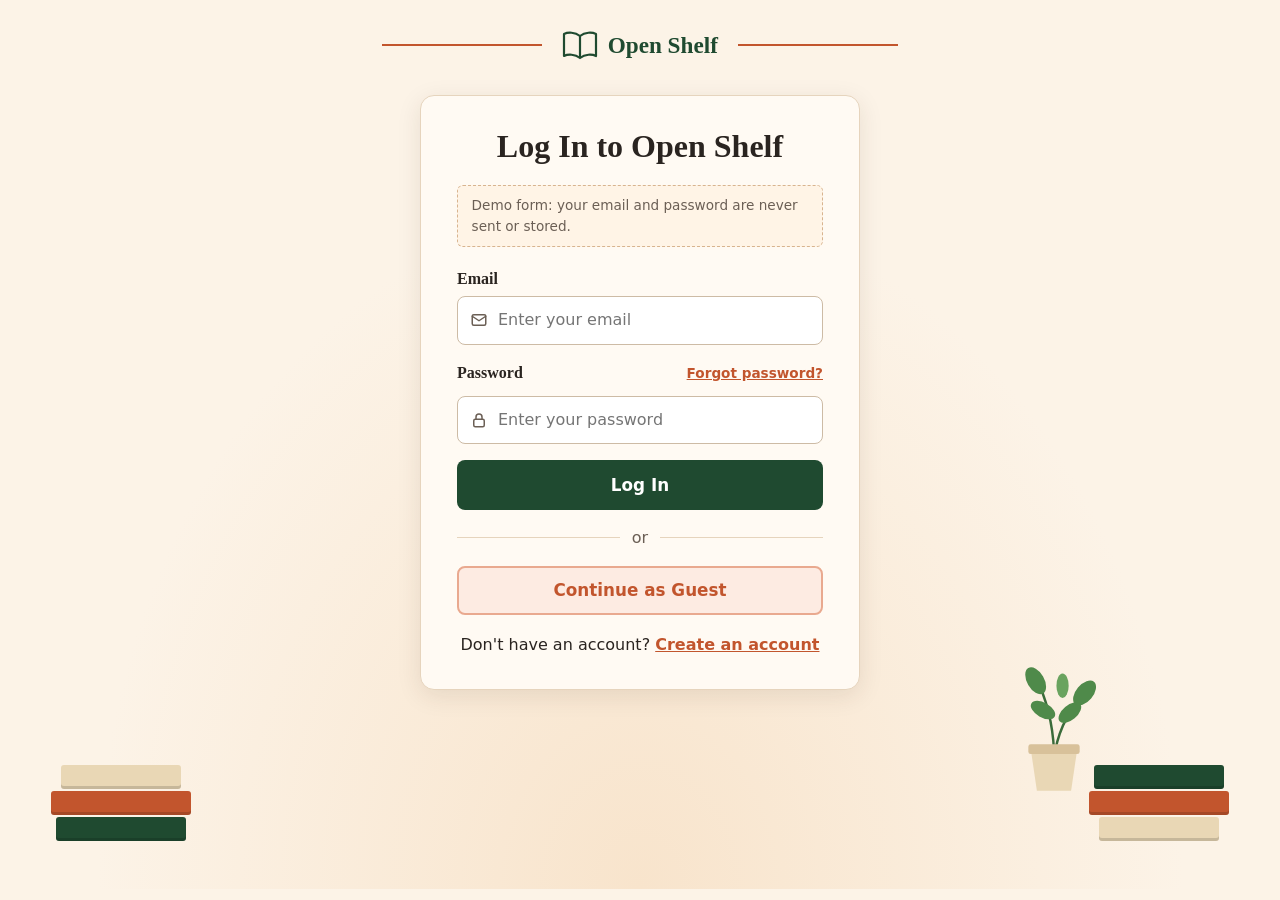
==== login.html @ d9f9d929 "Build Open Shelf Milestone 1 frontend" ====
<!DOCTYPE html>
<html lang="en">
<head>
  <meta charset="UTF-8">
  <meta name="viewport" content="width=device-width, initial-scale=1.0">
  <title>Log In — Open Shelf</title>
  <link rel="stylesheet" href="styles.css">
</head>
<body>
  <header class="auth-header">
    <a class="brand" href="index.html">
      <svg class="logo" viewBox="0 0 36 30" fill="none" stroke="currentColor" stroke-width="2.2" stroke-linejoin="round" aria-hidden="true">
        <path d="M18 6C13 2 6 2 2 4v22c4-2 11-2 16 2 5-4 12-4 16-2V4c-4-2-11-2-16 2z"/><path d="M18 6v22"/>
      </svg>
      Open Shelf
    </a>
  </header>

  <main class="auth-stage">
    <!-- Decorative stack, left -->
    <div class="deco deco-left" aria-hidden="true">
      <div class="book-stack">
        <span class="book-flat f3"></span>
        <span class="book-flat f2"></span>
        <span class="book-flat"></span>
      </div>
    </div>

    <section class="auth-card" aria-labelledby="login-title">
      <h1 id="login-title">Log In to Open Shelf</h1>

      <!-- Shown via CSS :target after the demo form is submitted -->
      <p id="demo-notice" class="demo-notice" tabindex="-1">
        <strong>Demo only.</strong> Nothing was sent or saved — real sign-in
        (Amazon Cognito) will be connected in a later milestone.
      </p>
      <p id="forgot-notice" class="demo-notice" tabindex="-1">
        Password reset will be available once accounts are connected in a later milestone.
      </p>

      <p class="demo-banner">Demo form: your email and password are never sent or stored.</p>

      <!--
        DEMO FORM — never sends or stores credentials:
        • The inputs have no "name" attribute, so the browser includes none of their values when the form submits.
        • The action is an in-page anchor (#demo-notice), so submitting only reloads this page and shows the notice.
        • autocomplete="off" asks the browser not to remember the values.
      -->
      <form action="#demo-notice" method="get" autocomplete="off">
        <div class="form-field">
          <label for="login-email">Email</label>
          <div class="input-wrap">
            <svg class="icon" viewBox="0 0 24 24" aria-hidden="true"><rect x="3" y="5" width="18" height="14" rx="2"/><path d="M3 7l9 6 9-6"/></svg>
            <input id="login-email" type="email" placeholder="Enter your email" autocomplete="off" required>
          </div>
        </div>

        <div class="form-field">
          <div class="label-row">
            <label for="login-password">Password</label>
            <a href="#forgot-notice">Forgot password?</a>
          </div>
          <div class="input-wrap">
            <svg class="icon" viewBox="0 0 24 24" aria-hidden="true"><rect x="5" y="11" width="14" height="10" rx="2"/><path d="M8 11V8a4 4 0 0 1 8 0v3"/></svg>
            <input id="login-password" type="password" placeholder="Enter your password" autocomplete="off" required>
          </div>
        </div>

        <button class="btn btn-primary btn-block" type="submit">Log In</button>
      </form>

      <div class="divider">or</div>

      <a class="btn btn-outline-accent btn-block" href="index.html#featured">Continue as Guest</a>

      <p class="switch-auth">Don't have an account? <a href="register.html">Create an account</a></p>
    </section>

    <!-- Decorative stack + plant, right -->
    <div class="deco deco-right" aria-hidden="true">
      <div class="book-stack">
        <span class="book-flat"></span>
        <span class="book-flat f2"></span>
        <span class="book-flat f3"></span>
      </div>
      <svg class="plant" viewBox="0 0 90 110">
        <g fill="#4f8a4a">
          <path d="M45 75C44 55 40 35 30 15" stroke="#3a6b3a" stroke-width="2" fill="none"/>
          <path d="M46 75C50 55 58 40 72 28" stroke="#3a6b3a" stroke-width="2" fill="none"/>
          <ellipse cx="30" cy="18" rx="7" ry="12" transform="rotate(-30 30 18)"/>
          <ellipse cx="36" cy="42" rx="6" ry="11" transform="rotate(-60 36 42)"/>
          <ellipse cx="58" cy="44" rx="6" ry="11" transform="rotate(50 58 44)"/>
          <ellipse cx="70" cy="28" rx="7" ry="12" transform="rotate(40 70 28)"/>
          <ellipse cx="52" cy="22" rx="5" ry="10" fill="#6aa35f"/>
        </g>
        <path d="M26 74h38l-5 34H31z" fill="#e9d7b5"/>
        <rect x="24" y="70" width="42" height="8" rx="2" fill="#d8c19a"/>
      </svg>
    </div>
  </main>
</body>
</html>
---- styles.css ----
/* ==========================================================
   Open Shelf — shared stylesheet (Milestone 1)
   Used by index.html, login.html and register.html
   ========================================================== */

/* ---------- Design tokens ---------- */
:root {
  --green: #1f4a30;
  --green-dark: #1a3d28;
  --green-soft: #dfe8d9;
  --cream: #fcf3e7;
  --cream-deep: #f8e4cc;
  --paper: #fffaf3;
  --rust: #c2552d;
  --rust-dark: #a64522;
  --gold: #d9a441;
  --ink: #2a2420;
  --muted: #6b5f55;
  --line: #e6d4bd;

  --font-head: Georgia, "Iowan Old Style", "Times New Roman", serif;
  --font-body: "Segoe UI", system-ui, -apple-system, Roboto, Arial, sans-serif;

  --radius: 10px;
  --shadow: 0 6px 24px rgba(60, 40, 20, 0.10);
}

/* ---------- Base ---------- */
*,
*::before,
*::after { box-sizing: border-box; }

html { scroll-behavior: smooth; }

body {
  margin: 0;
  font-family: var(--font-body);
  color: var(--ink);
  background: var(--cream);
  line-height: 1.5;
}

h1, h2, h3 {
  font-family: var(--font-head);
  line-height: 1.15;
  margin: 0 0 0.5rem;
}

a { color: var(--rust); }
a:hover { color: var(--rust-dark); }

img, svg { display: block; }

.icon {
  width: 18px;
  height: 18px;
  flex-shrink: 0;
  fill: none;
  stroke: currentColor;
  stroke-width: 2;
  stroke-linecap: round;
  stroke-linejoin: round;
}

.visually-hidden {
  position: absolute;
  width: 1px;
  height: 1px;
  overflow: hidden;
  clip: rect(0 0 0 0);
  white-space: nowrap;
}

:focus-visible {
  outline: 3px solid var(--gold);
  outline-offset: 2px;
}

/* ---------- Brand ---------- */
.brand {
  display: inline-flex;
  align-items: center;
  gap: 0.6rem;
  font-family: var(--font-head);
  font-size: 1.45rem;
  font-weight: 700;
  color: var(--green);
  text-decoration: none;
}
.brand:hover { color: var(--green-dark); }
.brand .logo { width: 36px; height: 30px; }

/* ---------- Buttons ---------- */
.btn {
  display: inline-flex;
  align-items: center;
  justify-content: center;
  gap: 0.5rem;
  padding: 0.65rem 1.2rem;
  border: 2px solid transparent;
  border-radius: 8px;
  font: 600 0.95rem var(--font-body);
  text-decoration: none;
  cursor: pointer;
  transition: background 0.15s, color 0.15s, border-color 0.15s;
}
.btn-primary { background: var(--green); color: #fff; }
.btn-primary:hover { background: var(--green-dark); color: #fff; }

.btn-accent { background: var(--rust); color: #fff; }
.btn-accent:hover { background: var(--rust-dark); color: #fff; }

.btn-outline {
  background: var(--paper);
  color: var(--ink);
  border-color: var(--green);
}
.btn-outline:hover { background: var(--green-soft); color: var(--ink); }

.btn-outline-accent {
  background: #fdebe2;
  color: var(--rust);
  border-color: #e9a98f;
}
.btn-outline-accent:hover { background: #fadccf; color: var(--rust-dark); }

.btn-block { width: 100%; padding: 0.8rem 1rem; font-size: 1.05rem; }

/* ==========================================================
   HOME PAGE
   ========================================================== */
.app {
  display: grid;
  grid-template-columns: 250px 1fr;
  min-height: 100vh;
}

/* ---------- Sidebar ---------- */
.sidebar {
  position: sticky;
  top: 0;
  height: 100vh;
  display: flex;
  flex-direction: column;
  padding: 1.5rem 1rem;
  background: var(--green);
  color: #f3ead9;
}
.sidebar .brand { color: #fff; margin: 0 0.5rem 2rem; }

.side-nav ul { list-style: none; margin: 0; padding: 0; }
.side-nav li + li { margin-top: 0.3rem; }
.side-nav a {
  display: flex;
  align-items: center;
  gap: 0.75rem;
  padding: 0.65rem 0.85rem;
  border-radius: 8px;
  font-family: var(--font-head);
  font-size: 1.05rem;
  color: #f3ead9;
  text-decoration: none;
}
.side-nav a:hover { background: rgba(255, 255, 255, 0.1); color: #fff; }
.side-nav a[aria-current="page"] { background: var(--rust); color: #fff; }

.sidebar .mini-shelf { margin-top: auto; }

/* ---------- Top bar ---------- */
.main { display: flex; flex-direction: column; min-width: 0; }

.topbar {
  display: flex;
  align-items: center;
  gap: 1rem;
  padding: 1rem 2.5rem;
  border-bottom: 1px solid var(--line);
}
.search {
  display: flex;
  flex: 1;
  gap: 0.6rem;
  max-width: 560px;
}
.search-field {
  position: relative;
  flex: 1;
}
.search-field .icon {
  position: absolute;
  left: 0.8rem;
  top: 50%;
  transform: translateY(-50%);
  color: var(--muted);
}
.search-field input {
  width: 100%;
  padding: 0.65rem 0.9rem 0.65rem 2.4rem;
  border: 1.5px solid #cdbba5;
  border-radius: 8px;
  background: var(--paper);
  font: inherit;
}
.top-actions {
  display: flex;
  align-items: center;
  gap: 1rem;
  margin-left: auto;
}
.top-link {
  display: inline-flex;
  align-items: center;
  gap: 0.4rem;
  color: var(--ink);
  font-weight: 600;
  text-decoration: none;
}
.top-link:hover { color: var(--green); }

/* ---------- Hero ---------- */
.hero {
  display: grid;
  grid-template-columns: 1.1fr 1fr;
  align-items: center;
  gap: 2rem;
  padding: 2.5rem 2.5rem 2rem;
  border-bottom: 1px solid var(--line);
}
.hero h1 { font-size: clamp(2.2rem, 4.5vw, 3.4rem); }
.hero h1 .accent { display: block; color: var(--rust); }
.hero p { margin: 0 0 1.5rem; font-size: 1.1rem; color: var(--muted); }
.hero-actions { display: flex; flex-wrap: wrap; gap: 0.8rem; }

.hero-art {
  position: relative;
  display: flex;
  align-items: flex-end;
  justify-content: center;
  min-height: 240px;
  border-radius: 200px 200px 0 0;
  background: var(--cream-deep);
}

/* ---------- Decorative shelf (shared) ---------- */
.shelf {
  position: relative;
  display: flex;
  align-items: flex-end;
  gap: 4px;
  padding: 0 14px;
}
.shelf::after {               /* the wooden plank */
  content: "";
  position: absolute;
  left: 0;
  right: 0;
  bottom: -10px;
  height: 10px;
  border-radius: 3px;
  background: #b9773f;
}
.book {
  width: 26px;
  height: 120px;
  border-radius: 3px 3px 1px 1px;
  background: var(--green);
  box-shadow: inset -4px 0 rgba(0, 0, 0, 0.15);
  background-image: linear-gradient(transparent 18%, var(--gold) 18%, var(--gold) 21%,
                    transparent 21%, transparent 78%, var(--gold) 78%, var(--gold) 81%, transparent 81%);
}
.book.b2 { background-color: #3f7a4f; height: 136px; }
.book.b3 { background-color: var(--rust); height: 128px; width: 30px; }
.book.b4 { background-color: #e9d7b5; height: 112px; }
.book.b5 { background-color: #8a3b22; height: 104px; }
.book.b6 { background-color: var(--gold); height: 96px; }
.book.lean { transform: rotate(12deg); transform-origin: bottom left; margin-left: 4px; }

.book-stack { display: flex; flex-direction: column; align-items: center; margin-left: 10px; }
.book-flat {
  width: 96px;
  height: 18px;
  margin-top: 2px;
  border-radius: 3px;
  background: var(--green);
  box-shadow: inset 0 -3px rgba(0, 0, 0, 0.15);
}
.book-flat.f2 { width: 104px; background: var(--rust); }
.book-flat.f3 { width: 90px; background: #e9d7b5; }

.plant { width: 90px; height: 110px; margin-left: 6px; }

.hero-art .shelf { margin-bottom: 30px; }
.mini-shelf .book { width: 18px; height: 80px; }
.mini-shelf .book.b2 { height: 92px; }
.mini-shelf .book.b3 { height: 86px; width: 20px; }
.mini-shelf .plant { width: 64px; height: 80px; }

/* ---------- Guest banner (shown when #featured is targeted) ---------- */
.guest-note {
  display: none;
  margin: 0 0 1.25rem;
  padding: 0.75rem 1rem;
  border-left: 4px solid var(--green);
  border-radius: 6px;
  background: var(--green-soft);
  color: var(--green-dark);
}
#featured:target .guest-note { display: block; }

/* ---------- Featured books ---------- */
.featured,
.categories { padding: 2rem 2.5rem; scroll-margin-top: 1rem; }
.section-head {
  display: flex;
  align-items: baseline;
  justify-content: space-between;
  gap: 1rem;
  margin-bottom: 1.25rem;
}
.section-head h2 { font-size: 1.9rem; margin: 0; }
.section-head p { margin: 0; color: var(--muted); }

.book-grid {
  display: grid;
  grid-template-columns: repeat(auto-fill, minmax(140px, 1fr));
  gap: 1.25rem;
  margin: 0;
  padding: 0;
  list-style: none;
}
.book-card {
  height: 100%;
  padding: 0.9rem;
  border: 1px solid var(--line);
  border-radius: var(--radius);
  background: var(--paper);
  transition: transform 0.15s, box-shadow 0.15s;
}
.book-card:hover { transform: translateY(-3px); box-shadow: var(--shadow); }
.book-card h3 { margin: 0.8rem 0 0.2rem; font-size: 1.05rem; }
.book-card .author { margin: 0 0 0.6rem; font-size: 0.9rem; color: var(--muted); }

.cover {
  display: grid;
  place-items: center;
  aspect-ratio: 4 / 5;
  border: 2px solid rgba(0, 0, 0, 0.12);
  border-radius: 8px;
  overflow: hidden;
}
.cover svg { width: 100%; height: 100%; }
.cover-java    { background: #cfe0c6; }
.cover-sky     { background: #3b3f86; }
.cover-history { background: #f6dfbd; }
.cover-advjava { background: #b9d1ad; }
.cover-web     { background: #f3b06b; }
.cover-garden  { background: #e9c9c0; }

.tag {
  display: inline-block;
  padding: 0.15rem 0.55rem;
  border-radius: 4px;
  background: var(--rust);
  color: #fff;
  font-size: 0.75rem;
  font-weight: 600;
}
.tag.science { background: #3b3f86; }
.tag.history { background: #8a6a2f; }
.tag.fiction { background: #3f7a4f; }

/* ---------- Categories ---------- */
.chip-list {
  display: flex;
  flex-wrap: wrap;
  gap: 0.75rem;
  margin: 0;
  padding: 0;
  list-style: none;
}
.chip {
  display: inline-block;
  padding: 0.5rem 1rem;
  border: 1.5px solid var(--green);
  border-radius: 999px;
  background: var(--paper);
  color: var(--green);
  font-weight: 600;
}

.site-footer {
  margin-top: auto;
  padding: 1.25rem 2.5rem;
  border-top: 1px solid var(--line);
  color: var(--muted);
  font-size: 0.9rem;
}

/* ==========================================================
   AUTH PAGES (Login + Register)
   ========================================================== */

/* ---------- Form fields (shared) ---------- */
.form-field { margin-bottom: 1rem; }
.form-field label,
.label-row {
  display: block;
  margin-bottom: 0.35rem;
  font-family: var(--font-head);
  font-weight: 700;
}
.label-row {
  display: flex;
  justify-content: space-between;
  align-items: baseline;
}
.label-row a { font-family: var(--font-body); font-size: 0.85rem; font-weight: 600; }

.input-wrap { position: relative; }
.input-wrap .icon {
  position: absolute;
  left: 0.8rem;
  top: 50%;
  transform: translateY(-50%);
  color: var(--muted);
}
.input-wrap input {
  width: 100%;
  padding: 0.7rem 0.9rem 0.7rem 2.5rem;
  border: 1.5px solid #cdbba5;
  border-radius: 8px;
  background: #fff;
  font: inherit;
}
.input-wrap input:focus { border-color: var(--green); outline: none; box-shadow: 0 0 0 3px var(--green-soft); }

.hint { margin: 0.3rem 0 0; font-size: 0.82rem; color: var(--muted); }

.divider {
  display: flex;
  align-items: center;
  gap: 0.75rem;
  margin: 1rem 0;
  color: var(--muted);
}
.divider::before,
.divider::after { content: ""; flex: 1; height: 1px; background: var(--line); }

.switch-auth { margin: 1.1rem 0 0; text-align: center; }
.switch-auth a { font-weight: 700; }

.demo-banner {
  margin: 0 0 1.25rem;
  padding: 0.6rem 0.85rem;
  border: 1px dashed #d8b48f;
  border-radius: 6px;
  background: #fff4e6;
  color: var(--muted);
  font-size: 0.85rem;
}

/* Notice revealed with :target after a demo "submit" — no JavaScript */
.demo-notice {
  display: none;
  margin: 0 0 1.25rem;
  padding: 0.75rem 1rem;
  border-left: 4px solid var(--green);
  border-radius: 6px;
  background: var(--green-soft);
  color: var(--green-dark);
}
.demo-notice:target { display: block; }

/* ---------- Login ---------- */
.auth-header {
  display: flex;
  align-items: center;
  justify-content: center;
  gap: 1.25rem;
  padding: 1.75rem 1rem 1rem;
}
.auth-header::before,
.auth-header::after {
  content: "";
  width: min(160px, 18vw);
  height: 2px;
  background: var(--rust);
}

.auth-stage {
  position: relative;
  display: flex;
  justify-content: center;
  align-items: flex-start;
  min-height: calc(100vh - 90px);
  padding: 1rem 1rem 3rem;
  background: radial-gradient(ellipse at 50% 100%, var(--cream-deep) 0%, var(--cream) 60%);
  overflow: hidden;
}
.auth-card {
  position: relative;
  z-index: 1;
  width: 100%;
  max-width: 440px;
  padding: 2rem 2.25rem;
  border: 1px solid var(--line);
  border-radius: 14px;
  background: var(--paper);
  box-shadow: var(--shadow);
}
.auth-card h1 { font-size: 2rem; text-align: center; margin-bottom: 1.25rem; }

.deco {
  position: absolute;
  bottom: 3rem;
  display: flex;
  align-items: flex-end;
}
.deco-left  { left: 4%; }
.deco-right { right: 4%; flex-direction: row-reverse; }
.deco .book-stack { margin: 0; }
.deco .book-flat { width: 130px; height: 24px; }
.deco .book-flat.f2 { width: 140px; }
.deco .book-flat.f3 { width: 120px; }
.deco .plant { width: 110px; height: 150px; margin: 0 -20px 40px; }

/* ---------- Register ---------- */
.register-layout {
  display: grid;
  grid-template-columns: 1fr 1fr;
  min-height: 100vh;
}
.register-form-side {
  display: flex;
  flex-direction: column;
  padding: 1.5rem 3rem 2.5rem;
}
.register-form-side .form-wrap {
  width: 100%;
  max-width: 460px;
  margin: 2rem auto 0;
}
.register-form-side h1 { font-size: 2.3rem; margin-bottom: 0.4rem; }
.title-rule {
  width: 80px;
  height: 3px;
  margin: 0 0 1.5rem;
  border: 0;
  background: var(--rust);
}

.register-promo {
  display: flex;
  flex-direction: column;
  justify-content: center;
  padding: 3rem;
  background: var(--green);
  color: #f3ead9;
}
.register-promo h2 {
  max-width: 12ch;
  font-size: clamp(2.2rem, 4vw, 3.2rem);
  color: #fff;
}
.register-promo .title-rule { margin: 1rem 0 1.25rem; }
.register-promo p { max-width: 34ch; margin: 0 0 3rem; font-size: 1.1rem; }
.register-promo .shelf { align-self: flex-end; margin-bottom: 10px; }
.register-promo .shelf::after { left: -20px; right: -20px; }

/* ==========================================================
   Responsive
   ========================================================== */
@media (max-width: 900px) {
  .app { grid-template-columns: 1fr; }
  .sidebar {
    position: static;
    height: auto;
    flex-direction: row;
    flex-wrap: wrap;
    align-items: center;
    gap: 0.75rem;
    padding: 1rem;
  }
  .sidebar .brand { margin: 0 1rem 0 0; }
  .side-nav ul { display: flex; flex-wrap: wrap; gap: 0.3rem; }
  .side-nav li + li { margin-top: 0; }
  .sidebar .mini-shelf { display: none; }

  .topbar { flex-wrap: wrap; padding: 1rem 1.25rem; }
  .search { max-width: none; flex-basis: 100%; }
  .top-actions { margin-left: 0; }

  .hero { grid-template-columns: 1fr; padding: 2rem 1.25rem; }
  .hero-art { min-height: 200px; }
  .featured, .categories { padding: 1.5rem 1.25rem; }
  .section-head { flex-direction: column; }

  .deco { display: none; }

  .register-layout { grid-template-columns: 1fr; }
  .register-form-side { padding: 1.25rem 1.25rem 2rem; }
  .register-promo { order: -1; padding: 2rem 1.25rem; }
  .register-promo p { margin-bottom: 1.5rem; }
  .register-promo .shelf { display: none; }
}

@media (prefers-reduced-motion: reduce) {
  html { scroll-behavior: auto; }
  .book-card, .btn { transition: none; }
}
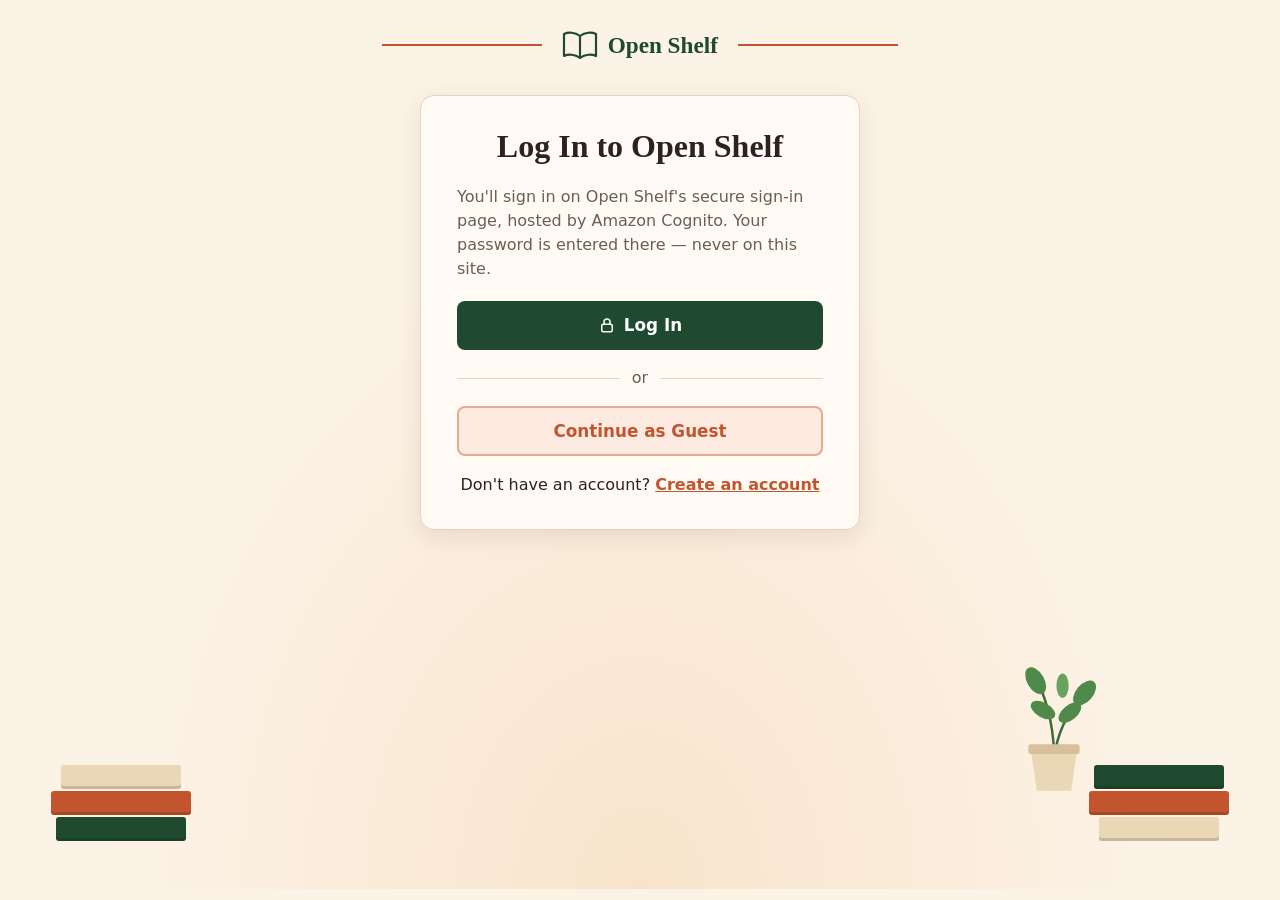
==== commit e4b559ee: "Add Milestone 2 login and database-backed search" ====
--- a/login.html
+++ b/login.html
@@ -3,10 +3,13 @@
 <head>
   <meta charset="UTF-8">
   <meta name="viewport" content="width=device-width, initial-scale=1.0">
+  <!-- This page is the Cognito callback: don't leak ?code= in Referer headers -->
+  <meta name="referrer" content="no-referrer">
   <title>Log In — Open Shelf</title>
   <link rel="stylesheet" href="styles.css">
+  <script src="auth.js" defer></script>
 </head>
-<body>
+<body data-page="login">
   <header class="auth-header">
     <a class="brand" href="index.html">
       <svg class="logo" viewBox="0 0 36 30" fill="none" stroke="currentColor" stroke-width="2.2" stroke-linejoin="round" aria-hidden="true">
@@ -29,51 +32,47 @@
     <section class="auth-card" aria-labelledby="login-title">
       <h1 id="login-title">Log In to Open Shelf</h1>
 
-      <!-- Shown via CSS :target after the demo form is submitted -->
-      <p id="demo-notice" class="demo-notice" tabindex="-1">
-        <strong>Demo only.</strong> Nothing was sent or saved — real sign-in
-        (Amazon Cognito) will be connected in a later milestone.
-      </p>
-      <p id="forgot-notice" class="demo-notice" tabindex="-1">
-        Password reset will be available once accounts are connected in a later milestone.
-      </p>
+      <p class="auth-message" data-auth-message role="alert" hidden></p>
 
-      <p class="demo-banner">Demo form: your email and password are never sent or stored.</p>
+      <noscript>
+        <p class="auth-message">JavaScript is required to sign in. You can still browse as a guest.</p>
+      </noscript>
 
-      <!--
-        DEMO FORM — never sends or stores credentials:
-        • The inputs have no "name" attribute, so the browser includes none of their values when the form submits.
-        • The action is an in-page anchor (#demo-notice), so submitting only reloads this page and shows the notice.
-        • autocomplete="off" asks the browser not to remember the values.
-      -->
-      <form action="#demo-notice" method="get" autocomplete="off">
-        <div class="form-field">
-          <label for="login-email">Email</label>
-          <div class="input-wrap">
-            <svg class="icon" viewBox="0 0 24 24" aria-hidden="true"><rect x="3" y="5" width="18" height="14" rx="2"/><path d="M3 7l9 6 9-6"/></svg>
-            <input id="login-email" type="email" placeholder="Enter your email" autocomplete="off" required>
-          </div>
-        </div>
+      <!-- Shown while the authorization code is being exchanged -->
+      <div class="auth-status" data-auth-when="processing" role="status" hidden>
+        <span class="spinner" aria-hidden="true"></span>
+        Signing you in…
+      </div>
 
-        <div class="form-field">
-          <div class="label-row">
-            <label for="login-password">Password</label>
-            <a href="#forgot-notice">Forgot password?</a>
-          </div>
-          <div class="input-wrap">
-            <svg class="icon" viewBox="0 0 24 24" aria-hidden="true"><rect x="5" y="11" width="14" height="10" rx="2"/><path d="M8 11V8a4 4 0 0 1 8 0v3"/></svg>
-            <input id="login-password" type="password" placeholder="Enter your password" autocomplete="off" required>
-          </div>
-        </div>
+      <!-- Signed out -->
+      <div data-auth-when="signed-out">
+        <p class="auth-lead">
+          You'll sign in on Open Shelf's secure sign-in page, hosted by Amazon Cognito.
+          Your password is entered there — never on this site.
+        </p>
 
-        <button class="btn btn-primary btn-block" type="submit">Log In</button>
-      </form>
+        <a class="btn btn-primary btn-block" href="login.html" data-auth-action="login">
+          <svg class="icon" viewBox="0 0 24 24" aria-hidden="true"><rect x="5" y="11" width="14" height="10" rx="2"/><path d="M8 11V8a4 4 0 0 1 8 0v3"/></svg>
+          Log In
+        </a>
 
-      <div class="divider">or</div>
+        <div class="divider">or</div>
 
-      <a class="btn btn-outline-accent btn-block" href="index.html#featured">Continue as Guest</a>
+        <a class="btn btn-outline-accent btn-block" href="index.html#featured">Continue as Guest</a>
 
-      <p class="switch-auth">Don't have an account? <a href="register.html">Create an account</a></p>
+        <p class="switch-auth">Don't have an account? <a href="register.html" data-auth-action="register">Create an account</a></p>
+      </div>
+
+      <!-- Signed in -->
+      <div data-auth-when="signed-in" hidden>
+        <p class="auth-lead">You're signed in as <strong data-auth-field="email"></strong>.</p>
+
+        <a class="btn btn-primary btn-block" href="index.html#featured">Browse the Catalog</a>
+
+        <div class="divider">or</div>
+
+        <button class="btn btn-outline-accent btn-block" type="button" data-auth-action="logout">Log Out</button>
+      </div>
     </section>
 
     <!-- Decorative stack + plant, right -->
--- a/styles.css
+++ b/styles.css
@@ -1,5 +1,5 @@
 /* ==========================================================
-   Open Shelf — shared stylesheet (Milestone 1)
+   Open Shelf — shared stylesheet
    Used by index.html, login.html and register.html
    ========================================================== */
 
@@ -30,6 +30,8 @@
 *::before,
 *::after { box-sizing: border-box; }
 
+[hidden] { display: none !important; }
+
 html { scroll-behavior: smooth; }
 
 body {
@@ -126,6 +128,8 @@
 
 .btn-block { width: 100%; padding: 0.8rem 1rem; font-size: 1.05rem; }
 
+.btn[aria-disabled="true"] { opacity: 0.65; cursor: progress; pointer-events: none; }
+
 /* ==========================================================
    HOME PAGE
    ========================================================== */
@@ -369,6 +373,63 @@
 .tag.history { background: #8a6a2f; }
 .tag.fiction { background: #3f7a4f; }
 
+/* ---------- Search results ---------- */
+.search-status {
+  display: flex;
+  align-items: center;
+  gap: 0.6rem;
+  margin: 0 0 1.25rem;
+  color: var(--muted);
+}
+.search-error {
+  margin: 0 0 1.25rem;
+  padding: 0.75rem 1rem;
+  border-left: 4px solid var(--rust);
+  border-radius: 6px;
+  background: #fdebe2;
+  color: var(--rust-dark);
+}
+.is-loading .book-grid { opacity: 0.55; transition: opacity 0.15s; }
+
+.book-card .book-meta { margin: -0.4rem 0 0.5rem; font-size: 0.82rem; color: var(--muted); }
+.book-card .book-desc {
+  display: -webkit-box;
+  margin: 0 0 0.7rem;
+  overflow: hidden;
+  font-size: 0.85rem;
+  color: var(--ink);
+  -webkit-line-clamp: 3;
+  -webkit-box-orient: vertical;
+}
+
+/* Styled fallback cover for API books (no cover images) */
+.cover-fallback {
+  position: relative;
+  align-content: center;
+  gap: 0.6rem;
+  background-image: linear-gradient(90deg, rgba(0, 0, 0, 0.10) 0 8%, transparent 8%);
+}
+.cover-fallback .cover-initial {
+  font-family: var(--font-head);
+  font-size: 3rem;
+  font-weight: 700;
+  line-height: 1;
+}
+.cover-fallback .cover-rule {
+  justify-self: center;
+  width: 40%;
+  height: 3px;
+  border-radius: 2px;
+  background: currentColor;
+  opacity: 0.7;
+}
+.cover-fallback.tone-0 { background-color: #cfe0c6; color: #2f5e3c; }
+.cover-fallback.tone-1 { background-color: #f6dfbd; color: #8a6a2f; }
+.cover-fallback.tone-2 { background-color: #e9c9c0; color: var(--rust-dark); }
+.cover-fallback.tone-3 { background-color: #3b3f86; color: #f5d77a; }
+.cover-fallback.tone-4 { background-color: #f3b06b; color: #8a3b22; }
+.cover-fallback.tone-5 { background-color: var(--green); color: #f3ead9; }
+
 /* ---------- Categories ---------- */
 .chip-list {
   display: flex;
@@ -400,41 +461,9 @@
    AUTH PAGES (Login + Register)
    ========================================================== */
 
-/* ---------- Form fields (shared) ---------- */
-.form-field { margin-bottom: 1rem; }
-.form-field label,
-.label-row {
-  display: block;
-  margin-bottom: 0.35rem;
-  font-family: var(--font-head);
-  font-weight: 700;
-}
-.label-row {
-  display: flex;
-  justify-content: space-between;
-  align-items: baseline;
-}
-.label-row a { font-family: var(--font-body); font-size: 0.85rem; font-weight: 600; }
-
-.input-wrap { position: relative; }
-.input-wrap .icon {
-  position: absolute;
-  left: 0.8rem;
-  top: 50%;
-  transform: translateY(-50%);
-  color: var(--muted);
-}
-.input-wrap input {
-  width: 100%;
-  padding: 0.7rem 0.9rem 0.7rem 2.5rem;
-  border: 1.5px solid #cdbba5;
-  border-radius: 8px;
-  background: #fff;
-  font: inherit;
-}
-.input-wrap input:focus { border-color: var(--green); outline: none; box-shadow: 0 0 0 3px var(--green-soft); }
-
-.hint { margin: 0.3rem 0 0; font-size: 0.82rem; color: var(--muted); }
+/* ---------- Shared auth elements ---------- */
+.auth-lead { margin: 0 0 1.25rem; color: var(--muted); }
+.auth-lead strong { color: var(--ink); word-break: break-all; }
 
 .divider {
   display: flex;
@@ -449,27 +478,57 @@
 .switch-auth { margin: 1.1rem 0 0; text-align: center; }
 .switch-auth a { font-weight: 700; }
 
-.demo-banner {
-  margin: 0 0 1.25rem;
-  padding: 0.6rem 0.85rem;
-  border: 1px dashed #d8b48f;
-  border-radius: 6px;
-  background: #fff4e6;
-  color: var(--muted);
-  font-size: 0.85rem;
-}
-
-/* Notice revealed with :target after a demo "submit" — no JavaScript */
-.demo-notice {
-  display: none;
+/* Error / info message filled in by auth.js (text only) */
+.auth-message {
   margin: 0 0 1.25rem;
   padding: 0.75rem 1rem;
-  border-left: 4px solid var(--green);
+  border-left: 4px solid var(--rust);
   border-radius: 6px;
-  background: var(--green-soft);
-  color: var(--green-dark);
-}
-.demo-notice:target { display: block; }
+  background: #fdebe2;
+  color: var(--rust-dark);
+}
+.topbar-message { margin: 1rem 2.5rem 0; }
+
+/* "Signing you in…" */
+.auth-status {
+  display: flex;
+  align-items: center;
+  justify-content: center;
+  gap: 0.75rem;
+  padding: 1.5rem 0;
+  font-family: var(--font-head);
+  font-size: 1.15rem;
+  color: var(--green);
+}
+.spinner {
+  width: 22px;
+  height: 22px;
+  border: 3px solid var(--green-soft);
+  border-top-color: var(--green);
+  border-radius: 50%;
+  animation: spin 0.8s linear infinite;
+}
+@keyframes spin { to { transform: rotate(360deg); } }
+
+.auth-steps { margin: 0 0 1.5rem; padding-left: 1.3rem; }
+.auth-steps li { margin-bottom: 0.4rem; padding-left: 0.2rem; }
+.auth-steps li::marker { color: var(--rust); font-family: var(--font-head); font-weight: 700; }
+
+/* Signed-in chip in the home top bar */
+.user-chip {
+  display: inline-flex;
+  align-items: center;
+  gap: 0.4rem;
+  min-width: 0;
+  font-weight: 600;
+  color: var(--green);
+}
+.user-email {
+  max-width: 220px;
+  overflow: hidden;
+  text-overflow: ellipsis;
+  white-space: nowrap;
+}
 
 /* ---------- Login ---------- */
 .auth-header {
@@ -593,6 +652,8 @@
   .hero { grid-template-columns: 1fr; padding: 2rem 1.25rem; }
   .hero-art { min-height: 200px; }
   .featured, .categories { padding: 1.5rem 1.25rem; }
+  .topbar-message { margin: 1rem 1.25rem 0; }
+  .user-email { max-width: 160px; }
   .section-head { flex-direction: column; }
 
   .deco { display: none; }
@@ -607,4 +668,6 @@
 @media (prefers-reduced-motion: reduce) {
   html { scroll-behavior: auto; }
   .book-card, .btn { transition: none; }
+  .spinner { animation-duration: 2.4s; }
+  .is-loading .book-grid { transition: none; }
 }
